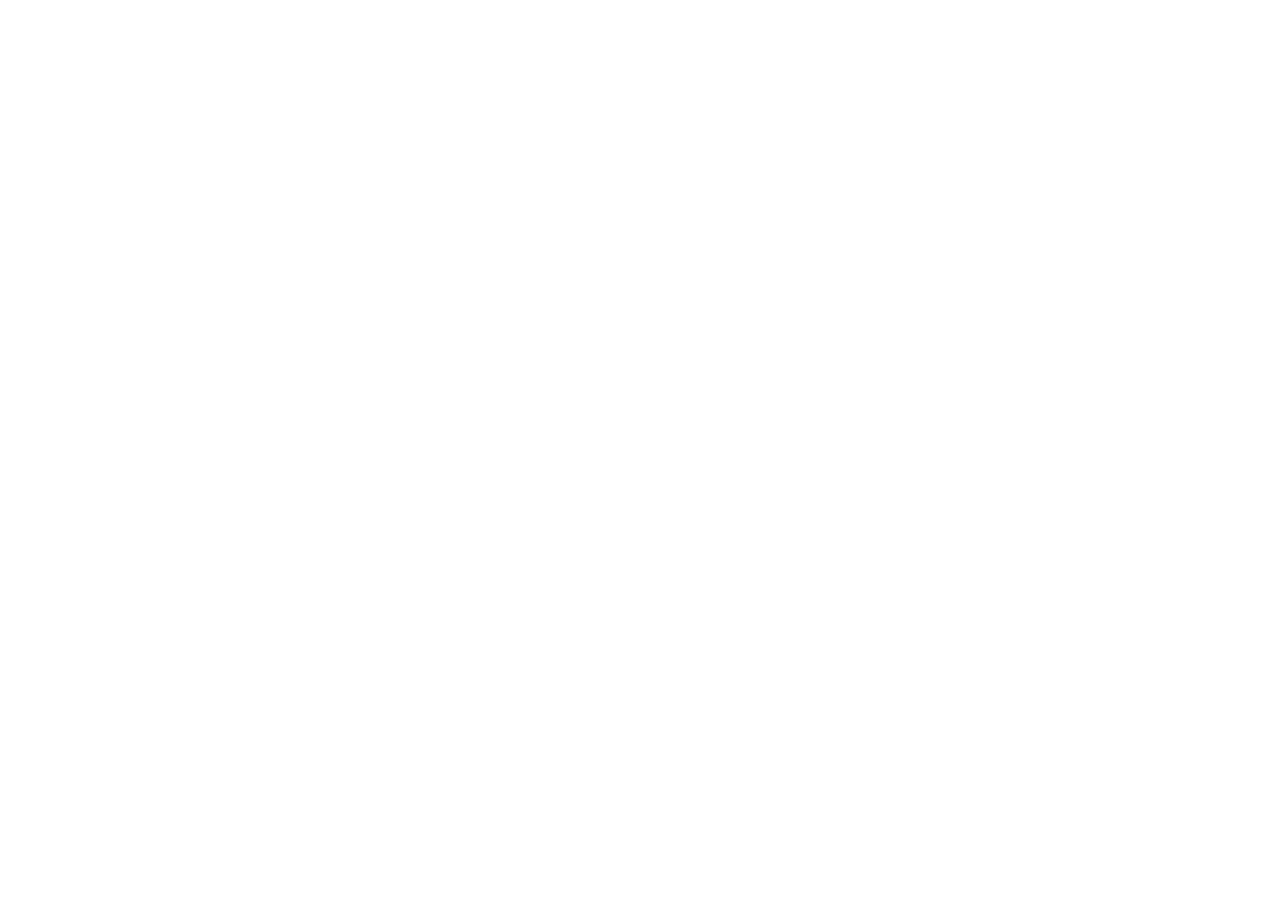
==== index.html @ e1a38cd3 "file add" ====
<!DOCTYPE html>
<html lang="en">
<head>
    <meta charset="UTF-8">
    <meta http-equiv="X-UA-Compatible" content="IE=edge">
    <meta name="viewport" content="width=device-width, initial-scale=1.0">
    <link rel="stylesheet" href="style.css">
    <title>あたりくじ</title>
</head>
<body>
    <div>
        
    </div>
</body>
</html>
---- style.css ----
body {
  width: 100%;
}/*# sourceMappingURL=style.css.map */
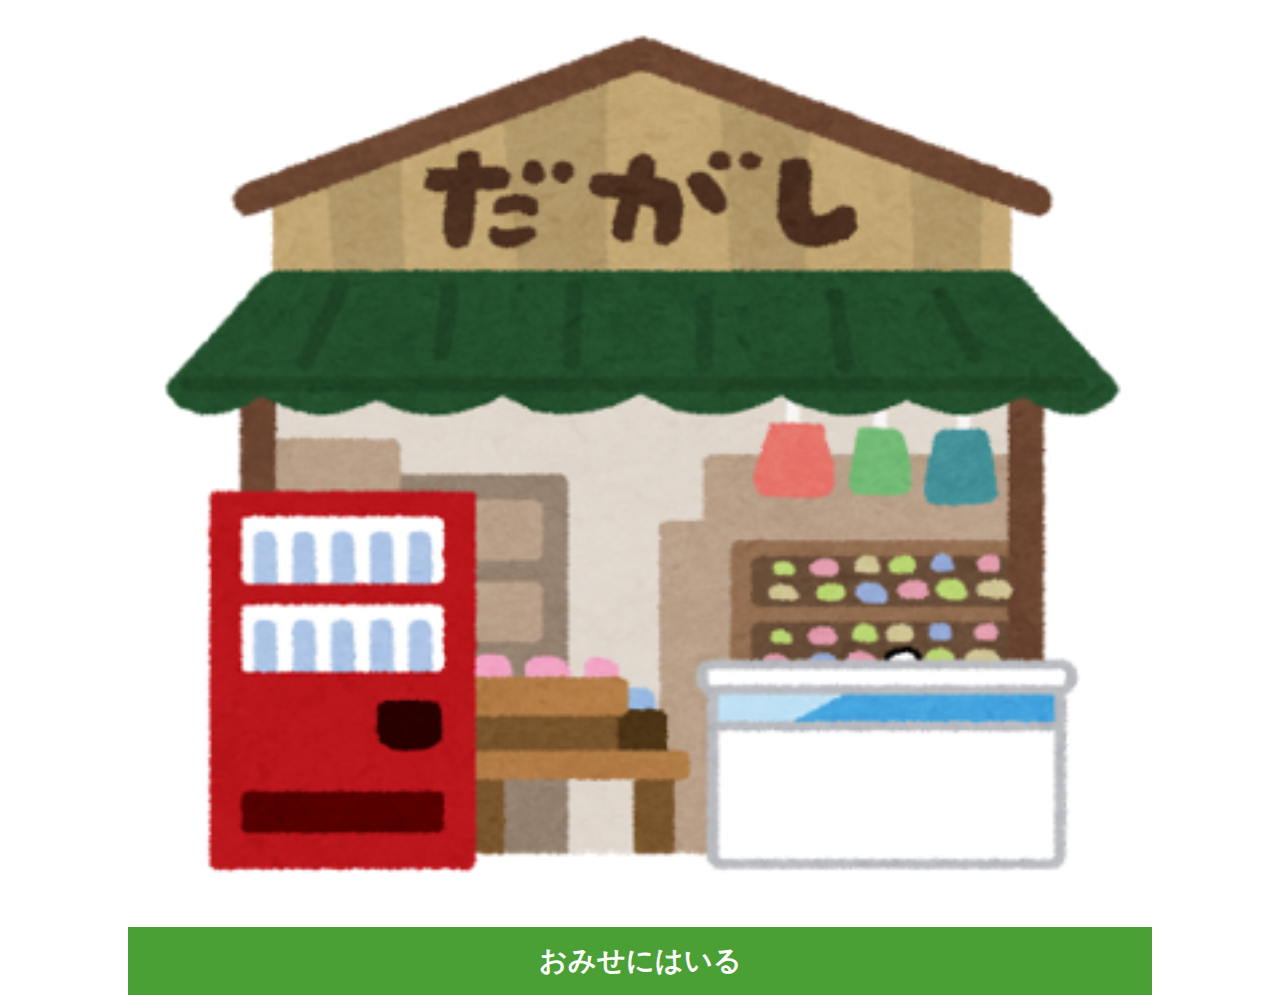
==== commit 6654dcea: "1st done" ====
--- a/index.html
+++ b/index.html
@@ -4,12 +4,21 @@
     <meta charset="UTF-8">
     <meta http-equiv="X-UA-Compatible" content="IE=edge">
     <meta name="viewport" content="width=device-width, initial-scale=1.0">
+    <link rel="stylesheet" href="reset.css">
     <link rel="stylesheet" href="style.css">
     <title>あたりくじ</title>
 </head>
 <body>
-    <div>
-        
+    <div class="headline">
+        <p>だがしやさんにきたよ！<br>あたりつきのアメがほしいな！</p>
+    </div>
+    <div class="index-storeimg">
+        <img src="./img/store.png" alt="">
+    </div>
+    <div class="index-button">
+        <a href="./gacha_game.html">
+            <p>おみせにはいる</p>
+        </a>
     </div>
 </body>
 </html>--- a/style.css
+++ b/style.css
@@ -1,3 +1,198 @@
 body {
   width: 100%;
+  height: 100vh;
+  display: flex;
+  justify-content: center;
+  flex-direction: column;
+}
+
+.not-pc {
+  display: none;
+}
+
+.headline {
+  width: 80%;
+  margin: 0 auto;
+  border: solid 1px black;
+  color: black;
+  font-weight: bold;
+  font-size: 20px;
+  text-align: center;
+  background-color: #FFCE2B;
+  padding: 2vh 1%;
+}
+
+.flex {
+  display: flex;
+}
+
+.index-storeimg {
+  width: 80%;
+  margin: 0 auto;
+  height: auto;
+  padding-top: 4vh;
+}
+.index-storeimg > img {
+  width: 100%;
+  -o-object-fit: cover;
+     object-fit: cover;
+}
+
+.index-button {
+  width: 80%;
+  margin: 0 auto;
+  padding-top: 4vh;
+}
+.index-button > a {
+  display: block;
+  width: 100%;
+  background-color: #4AA035;
+  padding: 2vh 0;
+}
+.index-button > a > p {
+  font-size: 28px;
+  color: white;
+  text-align: center;
+  font-weight: bold;
+}
+
+.game-binimg {
+  width: 100%;
+}
+.game-binimg > a {
+  display: block;
+  width: 100%;
+  height: auto;
+}
+.game-binimg > a > img {
+  width: 100%;
+  -o-object-fit: cover;
+     object-fit: cover;
+}
+
+.result-missimg {
+  width: 80%;
+  margin: 0 auto;
+  padding-top: 4vh;
+}
+.result-missimg > img {
+  width: 100%;
+  -o-object-fit: cover;
+     object-fit: cover;
+}
+
+.result-items {
+  width: 80%;
+  margin: 0 auto;
+  padding-top: 4vh;
+}
+.result-items .result-buttons {
+  width: 50%;
+  display: flex;
+  flex-direction: column;
+  justify-content: space-between;
+}
+.result-items .result-buttons > a {
+  position: relative;
+  display: block;
+  width: 100%;
+  height: 45%;
+  background-color: #4AA035;
+  color: white;
+  font-size: 20px;
+  font-weight: bold;
+  text-align: center;
+}
+.result-items .result-buttons > a > p {
+  width: 100%;
+  position: absolute;
+  top: 50%;
+  transform: translateY(-50%);
+}
+.result-items .result-buttons > a > p > span {
+  font-size: 16px;
+}
+.result-items .result-binimg {
+  width: 50%;
+}
+.result-items .result-binimg > img {
+  width: 100%;
+  -o-object-fit: cover;
+     object-fit: cover;
+}
+
+.caution {
+  border: solid #FD733F 3px;
+  background-color: white;
+}
+
+.cat {
+  padding-top: 5vh;
+  padding-bottom: 2vh;
+  width: 95%;
+  margin: 0 auto;
+}
+.cat > .concl-catbalimg {
+  width: 50%;
+}
+.cat > .concl-catbalimg > img {
+  width: 100%;
+  -o-object-fit: cover;
+     object-fit: cover;
+}
+.cat > .concl-catimg {
+  width: 50%;
+}
+.cat > .concl-catimg > img {
+  width: 100%;
+  -o-object-fit: cover;
+     object-fit: cover;
+}
+
+.concl-canlineimg {
+  width: 100%;
+  display: flex;
+  padding-bottom: 2vh;
+}
+.concl-canlineimg > img {
+  width: 20%;
+}
+
+.rabbit {
+  width: 95%;
+}
+.rabbit > .concl-rabbitimg {
+  width: 50%;
+}
+.rabbit > .concl-rabbitbalitems {
+  width: 50%;
+  display: flex;
+  flex-direction: column;
+}
+.rabbit > .concl-rabbitbalitems > .concl-rabbitbalimg {
+  width: 100%;
+  height: 60%;
+}
+.rabbit > .concl-rabbitbalitems > .concl-rabbitbalimg > img {
+  width: 100%;
+  height: 100%;
+  -o-object-fit: contain;
+     object-fit: contain;
+}
+.rabbit > .concl-rabbitbalitems > .concl-box {
+  width: 100%;
+  height: 35%;
+  background-color: #4AA035;
+  color: white;
+  font-size: 20px;
+  font-weight: bold;
+  border-radius: 10px;
+  position: relative;
+}
+.rabbit > .concl-rabbitbalitems > .concl-box > p {
+  position: absolute;
+  top: 50%;
+  transform: translateY(-50%);
+  width: 100%;
+  text-align: center;
 }/*# sourceMappingURL=style.css.map */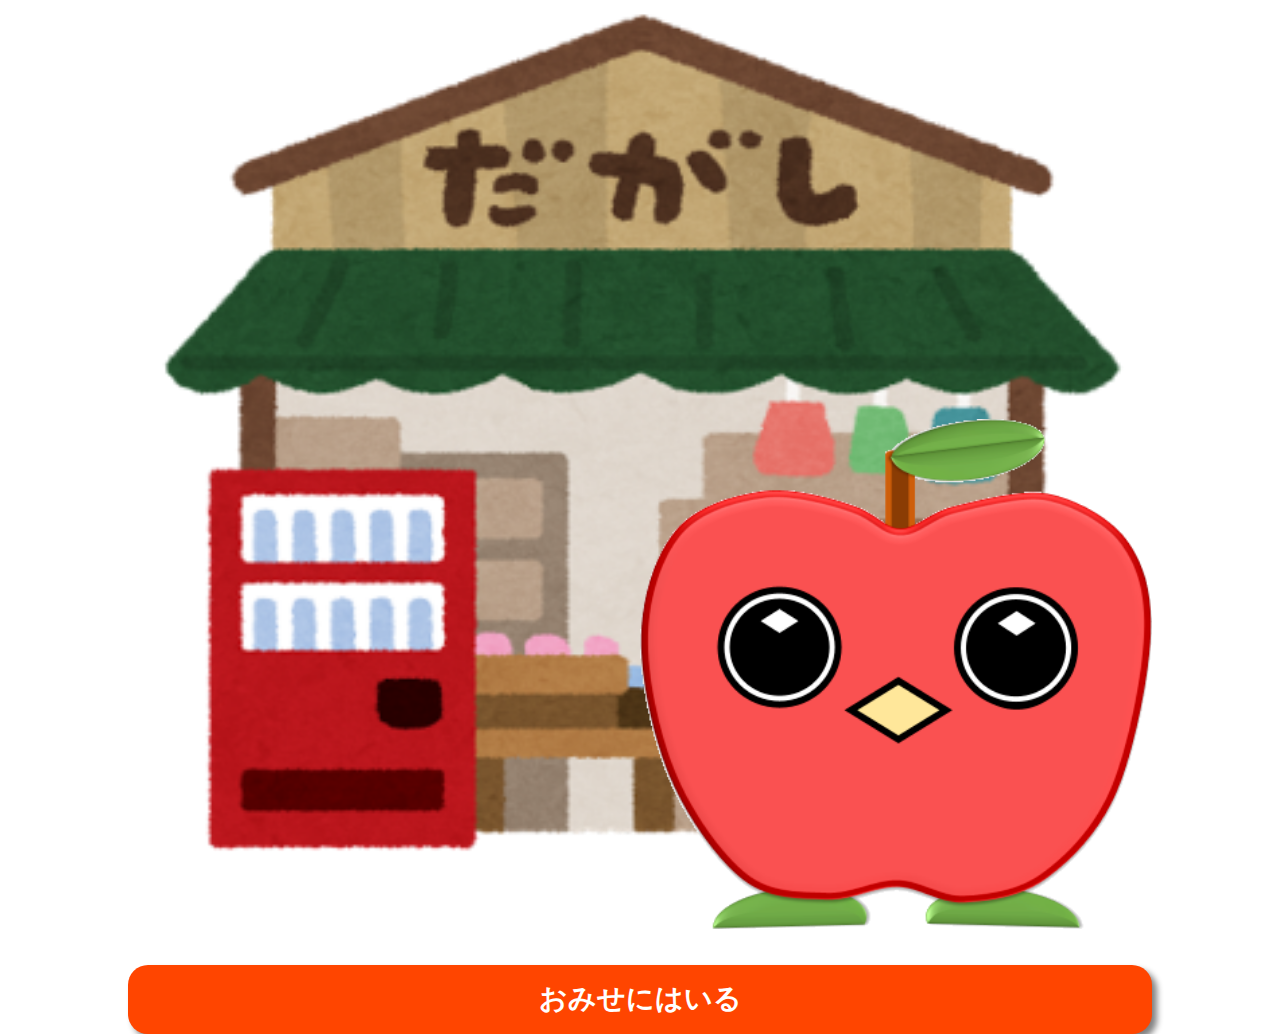
==== commit b4e25675: "design fixed" ====
--- a/index.html
+++ b/index.html
@@ -10,10 +10,11 @@
 </head>
 <body>
     <div class="headline">
-        <p>だがしやさんにきたよ！<br>あたりつきのアメがほしいな！</p>
+        <p>タノシーといっしょに<br>だがしやさんにきたよ！</p>
     </div>
     <div class="index-storeimg">
-        <img src="./img/store.png" alt="">
+        <img class="index-storeimg-store" src="./img/store.png" alt="">
+        <img class="index-storeimg-red" src="./img/red.png" alt="">
     </div>
     <div class="index-button">
         <a href="./gacha_game.html">
--- a/style.css
+++ b/style.css
@@ -13,13 +13,20 @@
 .headline {
   width: 80%;
   margin: 0 auto;
-  border: solid 1px black;
+  border: solid 5px orange;
   color: black;
   font-weight: bold;
+  font-size: 24px;
+  text-align: center;
+  background-color: white;
+  padding: 2vh 1%;
+}
+.headline .red-bold {
+  color: red;
+  font-weight: bold;
+}
+.headline .small {
   font-size: 20px;
-  text-align: center;
-  background-color: #FFCE2B;
-  padding: 2vh 1%;
 }
 
 .flex {
@@ -27,15 +34,27 @@
 }
 
 .index-storeimg {
+  position: relative;
   width: 80%;
   margin: 0 auto;
   height: auto;
   padding-top: 4vh;
 }
-.index-storeimg > img {
-  width: 100%;
-  -o-object-fit: cover;
-     object-fit: cover;
+.index-storeimg .index-storeimg-store {
+  top: 0;
+  left: 0;
+  z-index: 1;
+  width: 100%;
+  padding-bottom: 60px;
+  -o-object-fit: cover;
+     object-fit: cover;
+}
+.index-storeimg .index-storeimg-red {
+  position: absolute;
+  bottom: 0;
+  right: 0;
+  z-index: 2;
+  width: 50%;
 }
 
 .index-button {
@@ -44,9 +63,11 @@
   padding-top: 4vh;
 }
 .index-button > a {
+  border-radius: 20px;
+  box-shadow: 5px 5px 6px gray;
   display: block;
   width: 100%;
-  background-color: #4AA035;
+  background-color: #ff4500;
   padding: 2vh 0;
 }
 .index-button > a > p {
@@ -55,9 +76,21 @@
   text-align: center;
   font-weight: bold;
 }
+.index-button > a:active {
+  box-shadow: 0px 0px;
+}
+
+.game-wishimg {
+  width: 100%;
+  padding-bottom: 4vh;
+}
+.game-wishimg > img {
+  width: 100%;
+}
 
 .game-binimg {
   width: 100%;
+  padding-top: 4vh;
 }
 .game-binimg > a {
   display: block;
@@ -70,6 +103,13 @@
      object-fit: cover;
 }
 
+.result-failimg {
+  width: 100%;
+}
+.result-failimg > img {
+  width: 100%;
+}
+
 .result-missimg {
   width: 80%;
   margin: 0 auto;
@@ -85,6 +125,7 @@
   width: 80%;
   margin: 0 auto;
   padding-top: 4vh;
+  justify-content: space-between;
 }
 .result-items .result-buttons {
   width: 50%;
@@ -97,7 +138,9 @@
   display: block;
   width: 100%;
   height: 45%;
-  background-color: #4AA035;
+  background-color: #6495ed;
+  border-radius: 10px;
+  box-shadow: 5px 5px 6px gray;
   color: white;
   font-size: 20px;
   font-weight: bold;
@@ -112,8 +155,11 @@
 .result-items .result-buttons > a > p > span {
   font-size: 16px;
 }
+.result-items .result-buttons > a:active {
+  box-shadow: 0px 0px;
+}
 .result-items .result-binimg {
-  width: 50%;
+  width: 45%;
 }
 .result-items .result-binimg > img {
   width: 100%;
@@ -164,6 +210,9 @@
 .rabbit > .concl-rabbitimg {
   width: 50%;
 }
+.rabbit > .concl-rabbitimg > img {
+  width: 100%;
+}
 .rabbit > .concl-rabbitbalitems {
   width: 50%;
   display: flex;
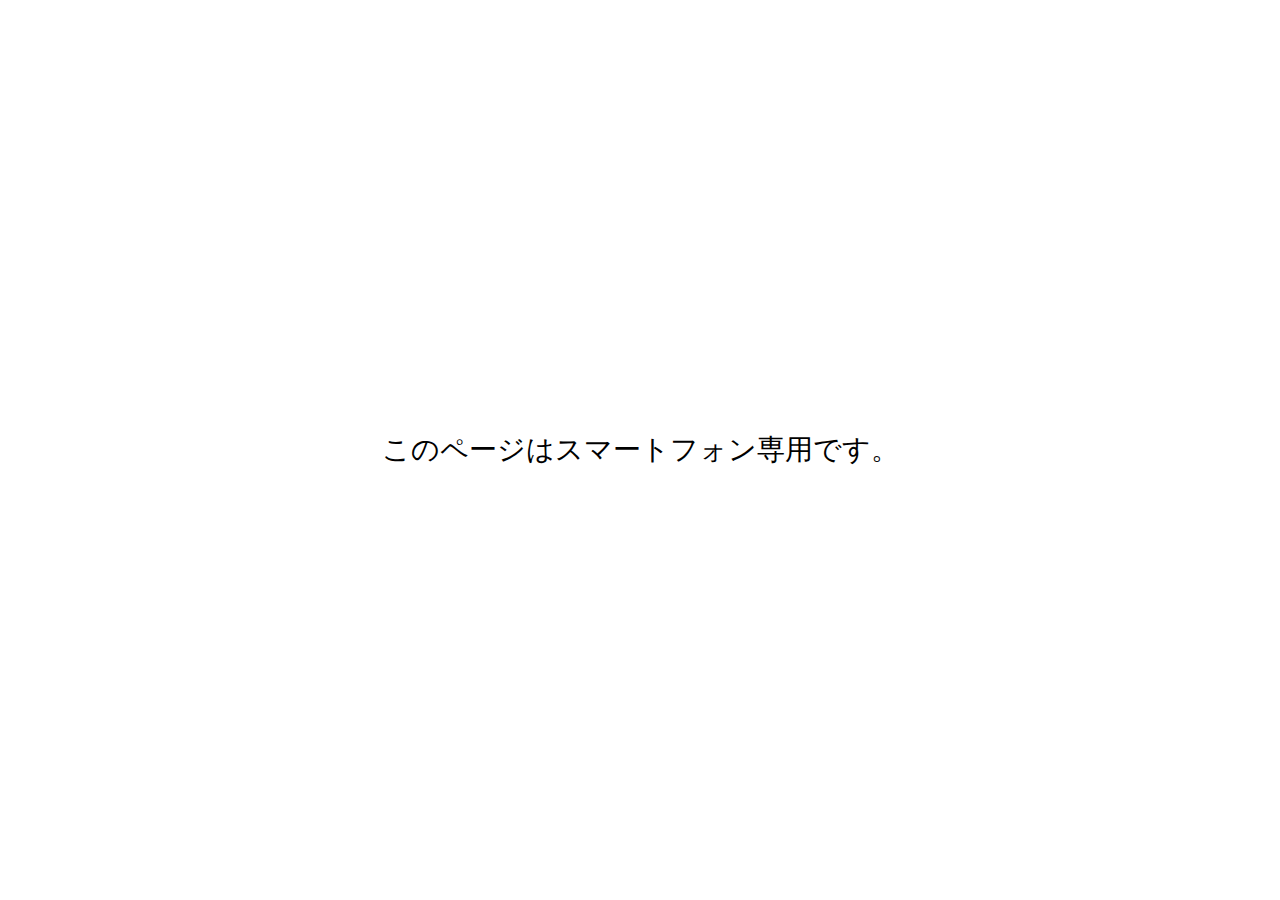
==== commit 3330a713: "js done" ====
--- a/index.html
+++ b/index.html
@@ -9,17 +9,26 @@
     <title>あたりくじ</title>
 </head>
 <body>
-    <div class="headline">
-        <p>タノシーといっしょに<br>だがしやさんにきたよ！</p>
-    </div>
-    <div class="index-storeimg">
-        <img class="index-storeimg-store" src="./img/store.png" alt="">
-        <img class="index-storeimg-red" src="./img/red.png" alt="">
-    </div>
-    <div class="index-button">
-        <a href="./gacha_game.html">
-            <p>おみせにはいる</p>
-        </a>
+    <div class="pc-only"><p>このページはスマートフォン専用です。</p></div>
+    <div class="container">
+        <div class="headline">
+            <p>タノシーといっしょに<br>だがしやさんにきたよ！</p>
+        </div>
+        <div class="index-storeimg">
+            <img class="index-storeimg-store" src="./img/store.png" alt="">
+            <img class="index-storeimg-red" src="./img/red.png" alt="">
+        </div>
+        <div class="index-button">
+            <a href="./gacha_game.html">
+                <p>おみせにはいる</p>
+            </a>
+        </div>
     </div>
 </body>
+<script lang="js">
+    'use strict';
+    let totalNum = 0;
+    let totalStr = String(totalNum);
+    sessionStorage.setItem('total', totalStr);
+</script>
 </html>--- a/style.css
+++ b/style.css
@@ -1,12 +1,19 @@
 body {
   width: 100%;
   height: 100vh;
-  display: flex;
-  justify-content: center;
-  flex-direction: column;
-}
-
-.not-pc {
+  display: -webkit-box;
+  display: -ms-flexbox;
+  display: flex;
+  -webkit-box-pack: center;
+      -ms-flex-pack: center;
+          justify-content: center;
+  -webkit-box-orient: vertical;
+  -webkit-box-direction: normal;
+      -ms-flex-direction: column;
+          flex-direction: column;
+}
+
+.pc-only {
   display: none;
 }
 
@@ -16,20 +23,24 @@
   border: solid 5px orange;
   color: black;
   font-weight: bold;
-  font-size: 24px;
+  font-size: calc(1.5rem + ((1vw - 3.75px) * 5.6471) - 4px);
   text-align: center;
   background-color: white;
   padding: 2vh 1%;
 }
+
 .headline .red-bold {
   color: red;
   font-weight: bold;
 }
+
 .headline .small {
-  font-size: 20px;
+  font-size: calc(0.875rem + ((1vw - 3.75px) * 3.7647));
 }
 
 .flex {
+  display: -webkit-box;
+  display: -ms-flexbox;
   display: flex;
 }
 
@@ -40,6 +51,7 @@
   height: auto;
   padding-top: 4vh;
 }
+
 .index-storeimg .index-storeimg-store {
   top: 0;
   left: 0;
@@ -49,6 +61,7 @@
   -o-object-fit: cover;
      object-fit: cover;
 }
+
 .index-storeimg .index-storeimg-red {
   position: absolute;
   bottom: 0;
@@ -62,41 +75,54 @@
   margin: 0 auto;
   padding-top: 4vh;
 }
+
 .index-button > a {
   border-radius: 20px;
-  box-shadow: 5px 5px 6px gray;
+  -webkit-box-shadow: 5px 5px 6px gray;
+          box-shadow: 5px 5px 6px gray;
   display: block;
   width: 100%;
   background-color: #ff4500;
   padding: 2vh 0;
 }
+
 .index-button > a > p {
-  font-size: 28px;
+  font-size: calc(0.875rem + ((1vw - 3.75px) * 3.7647));
   color: white;
   text-align: center;
   font-weight: bold;
 }
+
 .index-button > a:active {
-  box-shadow: 0px 0px;
+  -webkit-box-shadow: 0px 0px;
+          box-shadow: 0px 0px;
 }
 
 .game-wishimg {
-  width: 100%;
+  width: 80%;
+  margin: 0 auto;
   padding-bottom: 4vh;
 }
+
 .game-wishimg > img {
-  width: 100%;
+  height: 100%;
+  width: 100%;
+  -o-object-fit: contain;
+     object-fit: contain;
 }
 
 .game-binimg {
-  width: 100%;
-  padding-top: 4vh;
-}
+  width: 60%;
+  margin: 0 auto;
+  padding-top: 4vh;
+}
+
 .game-binimg > a {
   display: block;
   width: 100%;
   height: auto;
 }
+
 .game-binimg > a > img {
   width: 100%;
   -o-object-fit: cover;
@@ -104,17 +130,20 @@
 }
 
 .result-failimg {
-  width: 100%;
-}
+  width: 60%;
+  margin: 0 auto;
+}
+
 .result-failimg > img {
   width: 100%;
 }
 
 .result-missimg {
-  width: 80%;
-  margin: 0 auto;
-  padding-top: 4vh;
-}
+  width: 60%;
+  margin: 0 auto;
+  padding-top: 4vh;
+}
+
 .result-missimg > img {
   width: 100%;
   -o-object-fit: cover;
@@ -125,14 +154,25 @@
   width: 80%;
   margin: 0 auto;
   padding-top: 4vh;
-  justify-content: space-between;
-}
+  -webkit-box-pack: justify;
+      -ms-flex-pack: justify;
+          justify-content: space-between;
+}
+
 .result-items .result-buttons {
   width: 50%;
-  display: flex;
-  flex-direction: column;
-  justify-content: space-between;
-}
+  display: -webkit-box;
+  display: -ms-flexbox;
+  display: flex;
+  -webkit-box-orient: vertical;
+  -webkit-box-direction: normal;
+      -ms-flex-direction: column;
+          flex-direction: column;
+  -webkit-box-pack: justify;
+      -ms-flex-pack: justify;
+          justify-content: space-between;
+}
+
 .result-items .result-buttons > a {
   position: relative;
   display: block;
@@ -140,27 +180,35 @@
   height: 45%;
   background-color: #6495ed;
   border-radius: 10px;
-  box-shadow: 5px 5px 6px gray;
+  -webkit-box-shadow: 5px 5px 6px gray;
+          box-shadow: 5px 5px 6px gray;
   color: white;
-  font-size: 20px;
+  font-size: calc(0.875rem + ((1vw - 3.75px) * 3.7647));
   font-weight: bold;
   text-align: center;
 }
+
 .result-items .result-buttons > a > p {
   width: 100%;
   position: absolute;
   top: 50%;
-  transform: translateY(-50%);
-}
+  -webkit-transform: translateY(-50%);
+          transform: translateY(-50%);
+}
+
 .result-items .result-buttons > a > p > span {
-  font-size: 16px;
-}
+  font-size: calc(0.875rem + ((1vw - 3.75px) * 3.7647) - 4px);
+}
+
 .result-items .result-buttons > a:active {
-  box-shadow: 0px 0px;
-}
+  -webkit-box-shadow: 0px 0px;
+          box-shadow: 0px 0px;
+}
+
 .result-items .result-binimg {
-  width: 45%;
-}
+  width: 30%;
+}
+
 .result-items .result-binimg > img {
   width: 100%;
   -o-object-fit: cover;
@@ -175,20 +223,24 @@
 .cat {
   padding-top: 5vh;
   padding-bottom: 2vh;
-  width: 95%;
-  margin: 0 auto;
-}
+  width: 70%;
+  margin: 0 auto;
+}
+
 .cat > .concl-catbalimg {
   width: 50%;
 }
+
 .cat > .concl-catbalimg > img {
   width: 100%;
   -o-object-fit: cover;
      object-fit: cover;
 }
+
 .cat > .concl-catimg {
   width: 50%;
 }
+
 .cat > .concl-catimg > img {
   width: 100%;
   -o-object-fit: cover;
@@ -196,52 +248,84 @@
 }
 
 .concl-canlineimg {
-  width: 100%;
+  width: 80%;
+  margin: 0 auto;
+  -o-object-fit: contain;
+     object-fit: contain;
+  display: -webkit-box;
+  display: -ms-flexbox;
   display: flex;
   padding-bottom: 2vh;
 }
+
 .concl-canlineimg > img {
   width: 20%;
 }
 
 .rabbit {
-  width: 95%;
-}
+  width: 70%;
+  margin: 0 auto;
+}
+
 .rabbit > .concl-rabbitimg {
   width: 50%;
 }
+
 .rabbit > .concl-rabbitimg > img {
   width: 100%;
 }
+
 .rabbit > .concl-rabbitbalitems {
   width: 50%;
-  display: flex;
-  flex-direction: column;
-}
+  display: -webkit-box;
+  display: -ms-flexbox;
+  display: flex;
+  -webkit-box-orient: vertical;
+  -webkit-box-direction: normal;
+      -ms-flex-direction: column;
+          flex-direction: column;
+}
+
 .rabbit > .concl-rabbitbalitems > .concl-rabbitbalimg {
   width: 100%;
   height: 60%;
 }
+
 .rabbit > .concl-rabbitbalitems > .concl-rabbitbalimg > img {
   width: 100%;
   height: 100%;
   -o-object-fit: contain;
      object-fit: contain;
 }
+
 .rabbit > .concl-rabbitbalitems > .concl-box {
   width: 100%;
   height: 35%;
   background-color: #4AA035;
   color: white;
-  font-size: 20px;
   font-weight: bold;
   border-radius: 10px;
   position: relative;
 }
+
 .rabbit > .concl-rabbitbalitems > .concl-box > p {
+  font-size: calc(0.875rem + ((1vw - 3.75px) * 3.7647) - 4px);
   position: absolute;
   top: 50%;
-  transform: translateY(-50%);
+  -webkit-transform: translateY(-50%);
+          transform: translateY(-50%);
   width: 100%;
   text-align: center;
-}/*# sourceMappingURL=style.css.map */+}
+
+@media screen and (min-width: 800px) {
+  .container {
+    display: none;
+  }
+  .pc-only {
+    display: block;
+    text-align: center;
+    font-size: 28px;
+  }
+}
+/*# sourceMappingURL=style.css.map */